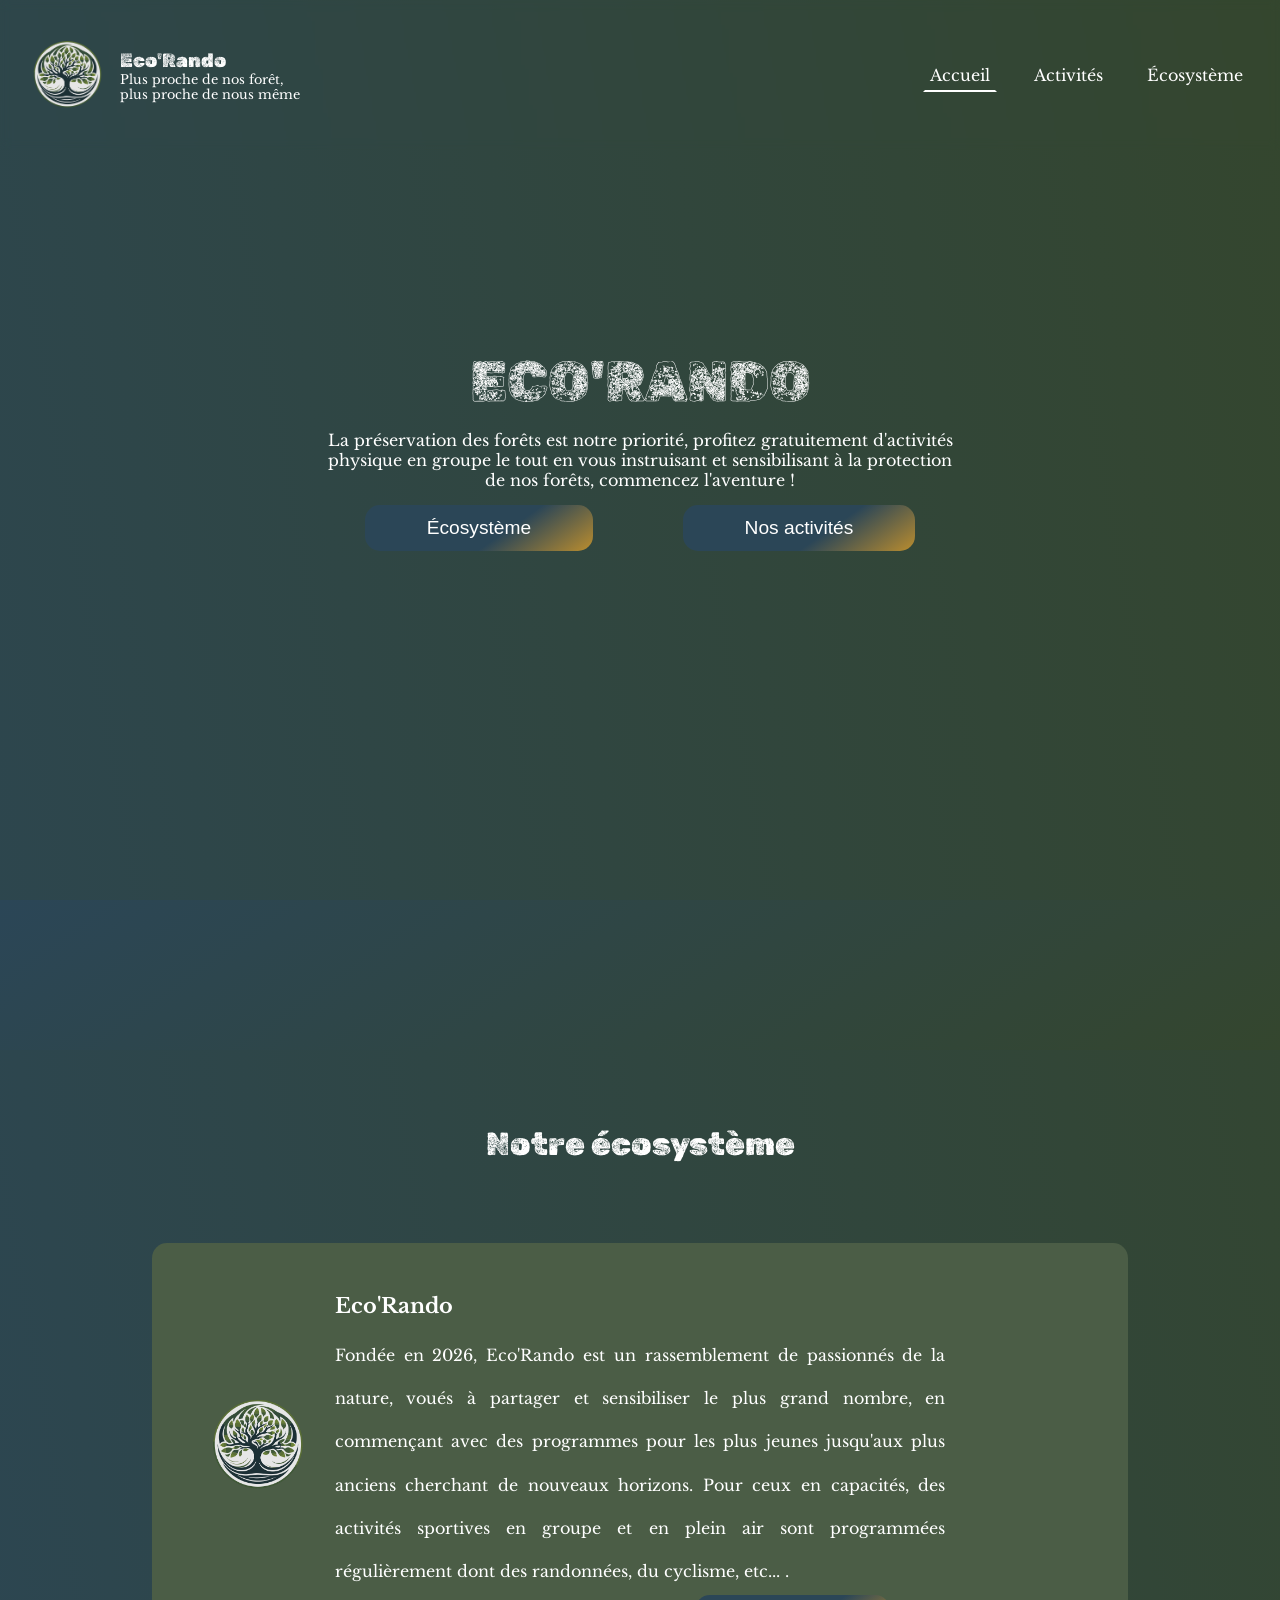
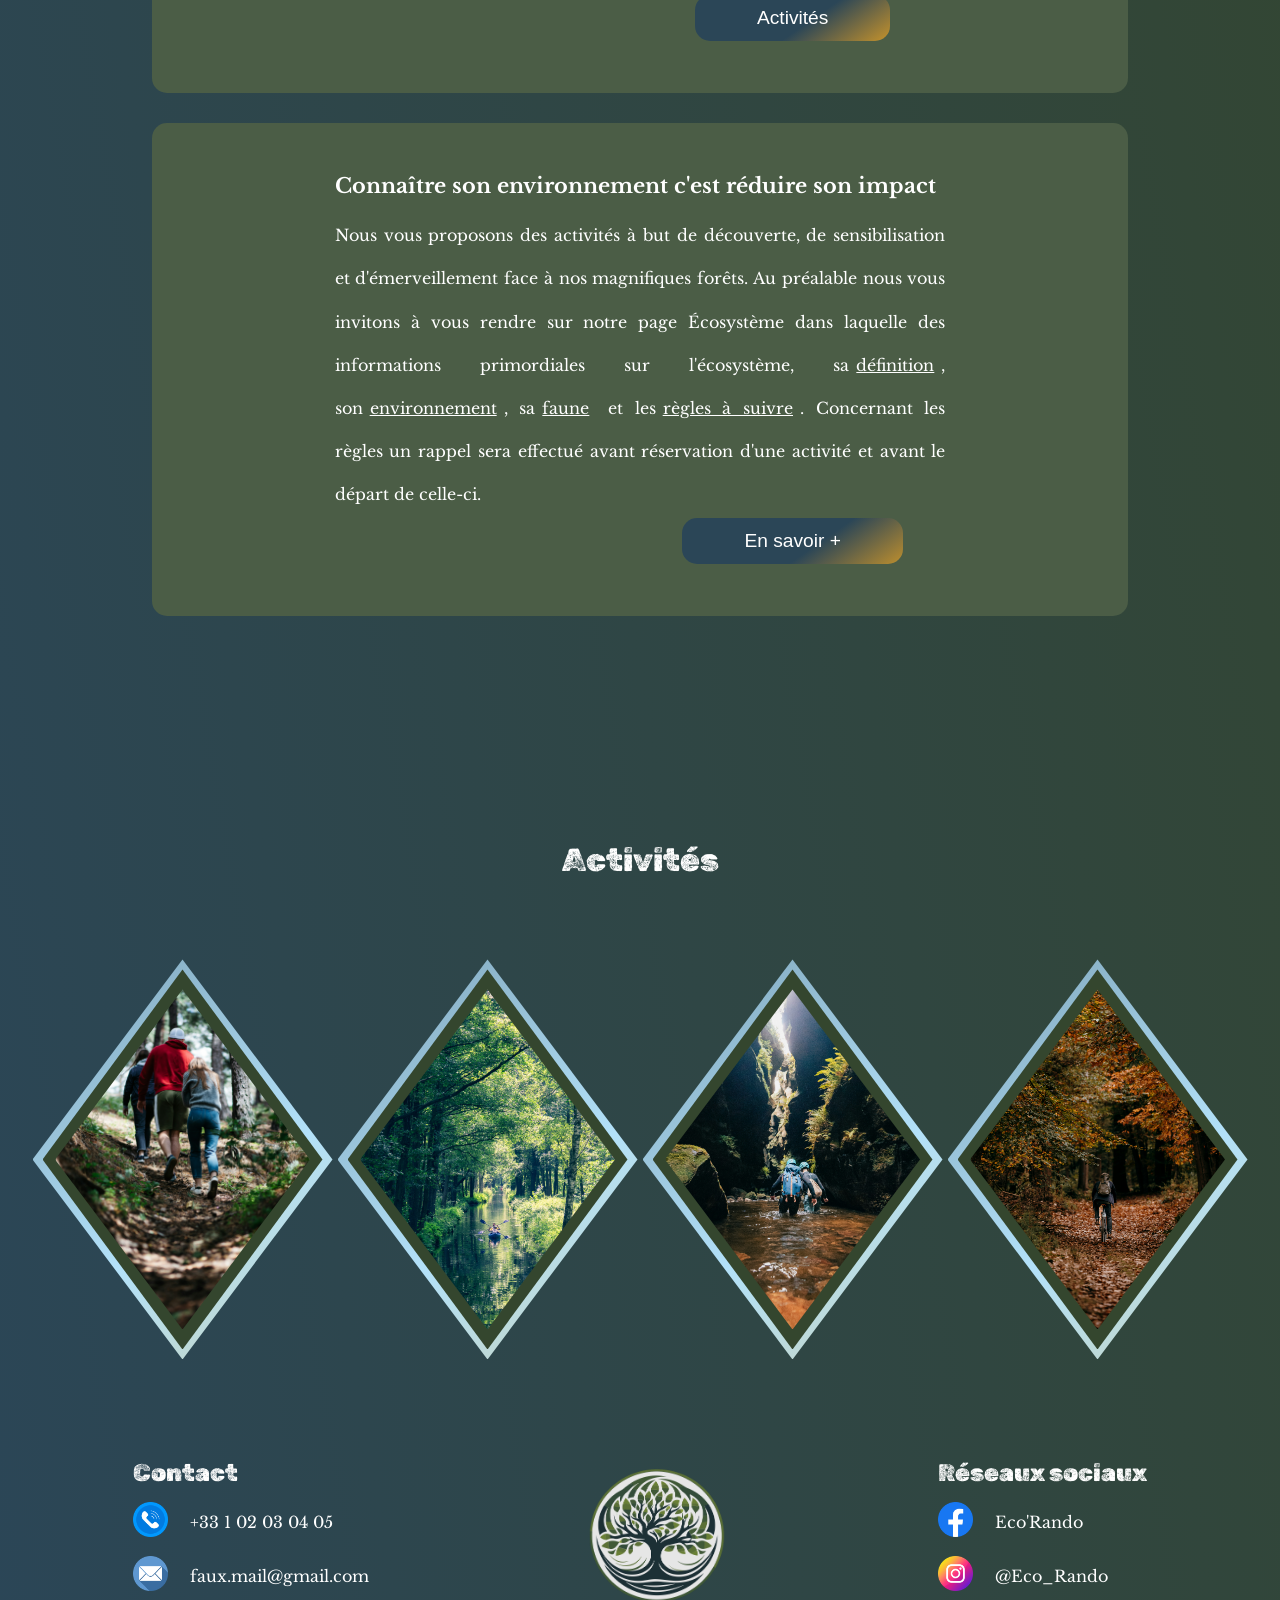
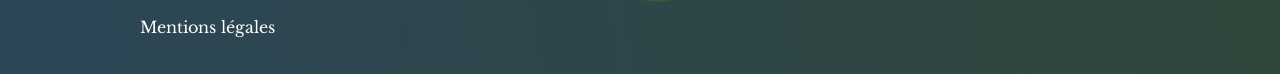
==== index.html @ d01b68c5 "update index.html" ====
<!DOCTYPE html>
<html lang="en">
<head>
    <meta charset="UTF-8">
    <meta name="viewport" content="width=device-width, initial-scale=1.0">
    <meta name="author" content="Jeremy D. - Ymeh-Git">
    <meta name="description" content="Page d'accueil sur le thème de la préservation de notre écosystème, de la conscience collective et des activités programmées en groupe(randonnées, balades, cyclisme, canyoning, parapentes, ...)">
    <link rel="stylesheet" href="./css/style.css">
    <link rel="stylesheet" href="./css/accueil/accueil.css">
    <link rel="stylesheet" href="./css/accueil/accueil-mobile.css">
    <link rel="shortcut icon" href="./img/logo/mickeylit-ai-generated-pixabay.png" type="image/x-icon">
    <title>Eco'Rando - Accueil</title>
</head>
<body>
    <!-- HEADER -->
    <header>
        <div class="header-name-logo">
            <a href="./index.html">
            <img 
            src="./img/logo/mickeylit-ai-generated-pixabay.png" 
            alt="Logo Eco'Rando arbre générée par IA - Logo de Mickeylit - Pixabay.com" 
            class="logo header-logo">
            </a>
            <div class="name-intro">
                <h1>Eco'Rando</h1>
                <p>Plus proche de nos forêt, <br>plus proche de nous même</p>
            </div>
        </div>
        <label for="burger-menu-input">☰</label>
        <input type="checkbox" id="burger-menu-input" />
        <nav class="header-nav">
            <div class="burger-menu-items">
                <a href="./index.html" class="btn-text-white active">Accueil</a>
                <a href="./pages/activite.html" class="btn-text-white">Activités</a>
                <a href="./pages/ecosysteme.html" class="btn-text-white">Écosystème</a>
            </div>
        </nav>
    </header>
    <!-- HERO SECTION -->
    <section class="hero">
        <!-- Three attributes that are essentials : autoplay, muted, loop -->
        <video src="./video/Matthias_Groeneveld-Pixabay.mp4" class="hero-background" autoplay muted loop></video>    
        <!-- <img 
        src="./img/logo/mickeylit-ai-generated-pixabay.png" 
        alt="Logo Eco'Rando arbre générée par IA - Logo de Mickeylit - Pixabay.com" 
        class="hero-logo"> -->
        <h2 class="hero-name">ECO'RANDO</h2>
        <p class="hero-intro">
            La préservation des forêts est notre priorité, profitez gratuitement d'activités physique en groupe le tout en vous instruisant et sensibilisant à la protection de nos forêts, commencez l'aventure !
        </p>
        <div class="hero-btn-field">
            <a href="#ecosysteme" class="btn">Écosystème</a>
            <a href="#activite" class="btn">Nos activités</a>
        </div>
    </section>
    <!-- MAIN CONTENT -->
    <main class="pb-30">
        <!-- ECOSYSTEM SECTION -->
        <div class="fixed-background-header"></div>
        <section id="ecosysteme" class="ecosysteme pt-25 px-30">
            <h2 class="section-title pb-30">Notre écosystème</h2>
            <!-- PRESENTATION ARTICLE -->
            <!-- NORMAL ARTICLE -->
            <article class="normal px-30 py-50">
                <img 
                src="./img/logo/mickeylit-ai-generated-pixabay.png"
                alt="Logo Eco'Rando arbre générée par IA - Logo de Mickeylit - Pixabay.com" 
                class="ecosysteme-img">
                <div class="ecosysteme-text">
                    <h3>Eco'Rando</h3>
                    <p>
                        Fondée en 2026, Eco'Rando est un rassemblement de passionnés de la nature, voués à partager et sensibiliser le plus grand nombre, en commençant avec des programmes pour les plus jeunes jusqu'aux plus anciens cherchant de nouveaux horizons. Pour ceux en capacités, des activités sportives en groupe et en plein air sont programmées régulièrement dont des randonnées, du cyclisme, etc... .
                    </p>
                </div>
                <a href="./pages/activite.html" class="btn">Activités</a>
            </article>
            <!-- REVERSE ARTICLE -->
            <article class="reverse p-30 py-50">
                <div class="ecosysteme-text">
                    <h3>Connaître son environnement c'est réduire son impact</h3>
                    <p>
                        Nous vous proposons des activités à but de découverte, de sensibilisation et d'émerveillement face à nos magnifiques forêts. Au préalable nous vous invitons à vous rendre sur notre page <a href="./pages/ecosysteme.html">Écosystème</a> dans laquelle des informations primordiales sur l'écosystème, sa<a href="./pages/ecosysteme.html#ecosysteme" class="btn-text-white underline">définition</a>, son<a href="./pages/ecosysteme.html#forest" class="btn-text-white underline">environnement</a>, sa<a href="./pages/ecosysteme.html#animals" class="btn-text-white underline">faune</a> et les<a href="./pages/ecosysteme.html#rules" class="btn-text-white underline">règles à suivre</a>. Concernant les règles un rappel sera effectué avant réservation d'une activité et avant le départ de celle-ci.
                    </p>
                </div>
                <a href="./pages/ecosysteme.html" class="btn">En savoir +</a>
            </article>
        </section>
        <!-- ACTIVITY SECTION -->
        <section id="activite" class="activite pt-175 px-30">
            <h2 class="section-title pb-30">Activités</h2>
            <nav class="cards-container">
                <!-- CARD RANDO -->
                <a href="./pages/activite.html#rando" class="card">
                    <div class="card-content">
                        <img 
                        src="./img/randonnee-yevhenii-dubrovskyi--unsplash.jpg" 
                        alt="Trois personnes sur un chemin pentu en randonnée dans une forêt - Image de Yevhenii Dubrovskyi - Unsplash.com" 
                        class="card-background-img">
                        <h3 class="card-title">Randonnées</h3>
                    </div>
                </a>
                <!-- CARD KAYAK -->
                <a href="./pages/activite.html#kayak" class="card">
                    <div class="card-content">
                        <img 
                        src="./img/kayak-philippe-oursel-Oer7jCMqZtk-unsplash.jpg" 
                        alt="Deux personnes faisant du kayak sur une rivière au centre d'une forêt - Image de Philippe Oursel - Unsplash.com" 
                        class="card-background-img">
                        <h3 class="card-title">Kayak</h3>
                    </div>
                </a>
                <!-- CARD KAYAK -->
                <a href="./pages/activite.html#canyoning" class="card">
                    <div class="card-content">
                        <img 
                        src="./img/canyoning-josh-fotheringham-GwRlyykKg-M-unsplash.jpg" 
                        alt="Deux personnes marchant dans une rivière en équipement de canyoning - Image de Josh Fotheringham - Unsplash.com" 
                        class="card-background-img">
                        <h3 class="card-title">Canyoning</h3>
                    </div>
                </a>
                <!-- CARD CYCLING -->
                <a href="./pages/activite.html#cycling" class="card">
                    <div class="card-content">
                        <img 
                        src="./img/velo-jorgen-hendriksen-xu2pJBFTW-M-unsplash.jpg" 
                        alt="Une personne faisant du vélo au sein d'une forêt d'automne - Image de Jorgen Hendriksen - Unsplash.com" 
                        class="card-background-img">
                        <h3 class="card-title">Cyclisme</h3>
                    </div>
                </a>
            </div>
        </section>
    </main>
    <!-- FOOTER -->
    <footer class="footer pt-50">
        <!-- CONTACT SECTION -->
        <section class="contact">
            <h2>Contact</h2>
            <div class="phone">
                <a href="phoneto:0102030405">
                    <img 
                    src="./img/logo/telephone-ADI_ICONS-flaticon.png" 
                    alt="Logo Téléphone - Logo de ADI_ICONS - Flaticon.com" 
                    class="footer-img">
                </a>
                <a href="phoneto:0102030405" class="btn-text-white">+33 1 02 03 04 05</a>
            </div>
            <div class="email">
                <a href="mailto:faux.mail@gmail.com">
                    <img 
                    src="./img/logo/email-freepik-flaticon.png" 
                    alt="Logo Mail - Logo de Freepik - Flaticon.com" 
                    class="footer-img">
                </a>
                <a href="mailto:faux.mail@gmail.com" class="btn-text-white">faux.mail@gmail.com</a>
            </div>
            <a href="#modal-mentions-légale" class="btn-text-white">Mentions légales</a>
        </section>
        <!-- LOGO -->
        
        <a href="./index.html">
            <img 
            src="./img/logo/mickeylit-ai-generated-pixabay.png" 
            alt="Logo Eco'Rando arbre générée par IA - Logo de Mickeylit - Pixabay.com" 
            class="logo footer-logo">
        </a>
        <!-- SOCIAL MEDIA SECTION -->
        <section class="reseau">
            <h2>Réseaux sociaux</h2>
            <div class="facebook">
                <a href="https://www.facebook.com">
                    <img 
                    src="./img/logo/freepik-facebook-flaticon.png" 
                    alt="Logo Facebook - Logo de Freepik - Flaticon.com" 
                    class="footer-img">
                </a>
                <a href="https://www.facebook.com" class="btn-text-white">Eco'Rando</a>
            </div>
            <div class="instagram">
                <a href="https://www.instagram.com">
                    <img 
                    src="./img/logo/Laisa-islam-instagram-flaticon.png" 
                    alt="Logo Instagram - Logo de Laisa Islam - Flaticon.com" 
                    class="footer-img">
                </a>
                <a href="https://www.instagram.com" class="btn-text-white">@Eco_Rando</a>
            </div>
        </section>
    </footer>
</body>
</html>
---- css/style.css ----
/* FONT IMPORT */
@import url('https://fonts.googleapis.com/css2?family=Rubik+Dirt&display=swap');
@import url('https://fonts.googleapis.com/css2?family=Libre+Baskerville:ital,wght@0,400..700;1,400..700&display=swap');

/* CSS IMPORT */
@import './layout/footer/footer.css';
@import './layout/footer/footer-mobile.css';
@import './layout/header/header.css';
@import './layout/header/header-mobile.css';

/* RESET */
*{
    padding: 0;
    margin: 0;
    box-sizing: border-box;
    font-size: 16px;
    /* confirmed accessibility with #34462e */
    color: #fff;
    font-family: "Libre Baskerville", serif;
}
/* GLOBAL */

*:focus{
    outline: 4px dashed #fff;
}

html{
    overflow-x: clip;
    scroll-behavior: smooth;
}

body{
    /* First test of color, BUT I like it and confirmed accessibility with WebAim contrast checker */
    background: linear-gradient(80deg,#2b4657, #34462e);
}

h1, h2{
    font-family: 'Rubik Dirt', system-ui;
    font-weight: 300;
}

a{
    text-decoration: none;
}

main{
    min-height: 100vh;
}

sup{
    font-size: 0.7em;
}

.section-title{
    margin-top: 50px;
    font-size: 2em;
    text-align: center;
}

.fixed-background-header{
    position:sticky;
    top: 0;
    left: 0;
    right: 0;
    height: 150px;
    background: linear-gradient(145deg,#2b4657, #34462e);
    background-size: 100% 100%;
    backdrop-filter: blur(150px);
    z-index: 3;
}

@media only screen and (max-width: 426px) {
    .fixed-background-header{
        height: 99px;
    }
}
/* /GLOBAL */

/* TOOLS CLASS */
/* TEXT */
.text-end{
    text-align: end;
}

.text-start{
    text-align: start;
}
/* PADDING */
.p-30{
    padding: 30px;
}

.pt-25{
    padding-top: 25px;
}

.pt-50{
    padding-top: 50px;
}

.pt-150{
    padding-top: 150px;
}

.pt-175{
    padding-top: 175px;
}

.px-30{
    padding-left: 30px;
    padding-right: 30px;
}

.py-50{
    padding-top: 50px;
    padding-bottom: 50px;
}
.pb-30{
    padding-bottom: 50px;
}

/* LOGO */
.logo{
    border-radius: 50%;
    transition: 0.8s;
}

.logo:hover{
    filter:drop-shadow(0 0 10px #fff);
    transform: scale(1.1);
}

/* BTN */
/* https://github.com/Ymeh-Git/btn-linear-gradient */
.btn{
    display: flex;
    flex-direction: row;
    justify-content: center;
    align-items: center;
    padding: 10px 60px;
    font-size: 1.2em;
    font-family: sans-serif;
    text-decoration: none;
    color: #fff;
    border-radius: 15px;
    border: 2px solid transparent;

    background: linear-gradient(145deg,#2b4657 30%, #ffaf1b 50% , #34462e 70%);
    background-size: 300% 300%;
    background-position: 5% 50%;
    transition: 
    background-position 0.8s,
    border-color 1s ease-in;
}

.btn:hover{
    background-position: 95% 50%;
    border-color: #fff;
}

.btn-text-white{
    padding: 5px;
    color: white;
    border: 2px solid transparent;
    transition: border-bottom-color 0.5s;
}

.btn-text-white:hover{
    /* confirmed accessibility with #34462e */
    border-bottom-color: #B3E1F9;
}

.active{
    /* confirmed accessibility with #34462e */
    border-bottom-color: #fff;
}

.italic{
    font-style: italic;
    text-decoration: underline;
    font-size: 0.8em;
}

.underline{
    text-decoration: underline;
}
/* /TOOLS CLASS */
---- css/accueil/accueil.css ----
/* HOMEPAGE (ACCUEIL) CSS */

/* <HERO SECTION> */
.hero{
    display: flex;
    flex-direction: column;
    justify-content: center;
    align-items: center;
    gap: 15px;

    position: relative;
    width: 100%;
    height: 100vh;
}

.hero .hero-background{
    position: absolute;
    width: 100%;
    height: calc(100% + 80px);
    /* Where this video will start -80px top which is its excess height to hide video automatic btn */
    top: -80px;
    filter: brightness(0.7);
    object-fit:cover;
    z-index: -1;
}

.hero-logo{
    width: 150px;
    height: 150px;
}

.hero-name{
    font-size: 3.5em;
    /* color: white; */
    color: transparent;
    -webkit-text-stroke: 0.5px white;
}

.hero-intro{
    width: 50%;
    text-align: center;
}

.hero-btn-field{
    display: flex;
    flex-direction: row;
    justify-content: space-around;
    align-items: stretch;

    width: 50%;
}
/* </HERO SECTION> */



/* <ECOSYSTEM SECTION> */
.ecosysteme, .activite{
    display: flex;
    flex-direction: column;
    justify-content: center;
    align-items: center;
    gap: 30px;
}

.ecosysteme article{
    width: 80%;
    text-align: justify;
    /* confirmed accessibility with #fff */
    background-color: #4B5D46;
    border-radius: 15px;
    /* border: 2px solid white; */
    display: grid;
    align-items: center;
    justify-items: center;
    grid-template-columns: repeat(6, 1fr);
    grid-template-rows: auto 50px;
}

.ecosysteme-text{
    display: flex;
    flex-direction: column;
    justify-content: flex-start;
    align-items: stretch;
    gap: 15px;
}

.ecosysteme-text p{
    line-height: 2.7em;
}
/* NORMAL GRID */
.ecosysteme .normal .ecosysteme-img{
    grid-column: 1;
    grid-row: 1;
}

.ecosysteme .normal .ecosysteme-text{
    grid-column: 2/6;
    grid-row: 1;
} 

.ecosysteme .normal a{
    grid-column: 4/6;
    grid-row: 2;
} 
/* REVERSE GRID */
.ecosysteme .reverse .ecosysteme-img{
    grid-column: 6;
    grid-row: 1;
}

.ecosysteme .reverse .ecosysteme-text{
    grid-column: 2/6;
    grid-row: 1;
} 

.ecosysteme .reverse a{
    grid-column: 4/6;
    grid-row: 2;
} 

.ecosysteme h3{
    font-size: 1.3em;
}

.ecosysteme-img{
    width: 100px;
    height: 100px;
    border-radius: 50%;
}

/* </ECOSYSTEM SECTION> */

/* <ACTIVITY SECTION> */
/* <CARDS SECTION> */
.cards-container{
    display: flex;
    flex-flow: wrap row;
    justify-content: space-around;
    align-items: stretch;
    gap: 20px 0;
    row-gap: 150px;

    width: 100%;
}

.card{
    display: block;
    width: 300px;
    height: 400px;
    position: relative;
    border-radius: 50%;
    padding: 10px;
    background:linear-gradient(145deg,#2b4657, #B3E1F9, #ffaf1b);
    background-size: 300% 300%;
    background-position: 35% 50%;
    transition: background-position 1s;
    clip-path: polygon(50% 0%, 100% 50%, 50% 100%, 0% 50%);
}

.card-content{
    border-radius: 15px;
    width: 100%;
    height: 100%;
    border-radius: 50%;
    background-color: #34462e;  
    clip-path: polygon(50% 0%, 100% 50%, 50% 100%, 0% 50%);
}

.card-background-img{
    position: absolute;
    object-fit: cover;
    top: 50%;
    left: 50%;
    transform: translate(-50%, -50%);
    width: 85%;
    height: 85%;
    border-radius: 15px;
    transition: 
    filter 0.8s, 
    transform 0.5s;
    clip-path: polygon(50% 0%, 100% 50%, 50% 100%, 0% 50%);
}

.card-title{
    font-size: 1.2em;
    width: 85%;
    text-align: center;
    position: absolute;
    top: 50%;
    left: 50%;
    transform: translate(-50%, -50%);
    z-index: -1;
    transition: z-index 0.2s ease-in
    font-size 1s;
}

.card:hover, .card:focus{
    background-position: 95% 75%;
}

.card:hover .card-title, .card:focus .card-title{
    font-size: 1.4em;
    z-index: 2;
}

.card:hover .card-background-img, .card:focus .card-background-img{
    transform: translate(-50%, -50%);
    filter: 
    blur(3px)
    brightness(50%);
}
/* </CARDS SECTION> */
/* </ACTIVITY SECTION> */

@media only screen and (min-width: 1800px) {
    
.hero-intro{
    width: 20%;
}

.hero-btn-field{
    width: 20%;
}
}
---- css/accueil/accueil-mobile.css ----
/* HOMEPAGE (ACCUEIL) MOBILE */
@media only screen and (max-width: 426px) {
    .hero{
        display: none;
    }

    .ecosysteme article{
        display: flex;
        flex-direction: column;
        justify-content: flex-start;
        align-items: stretch;
        gap: 30px;

        text-align:start;
    }
    .ecosysteme-img{
        align-self: center;
    }
    
    .ecosysteme-text p{
        line-height: 1.5em;
    }

    .ecosysteme-text h3{
        text-align: center;
    }

    .card-background-img{
        z-index: -1;
    }
    
    .card-title{
        z-index: 2;
        top: 0;
    }
}
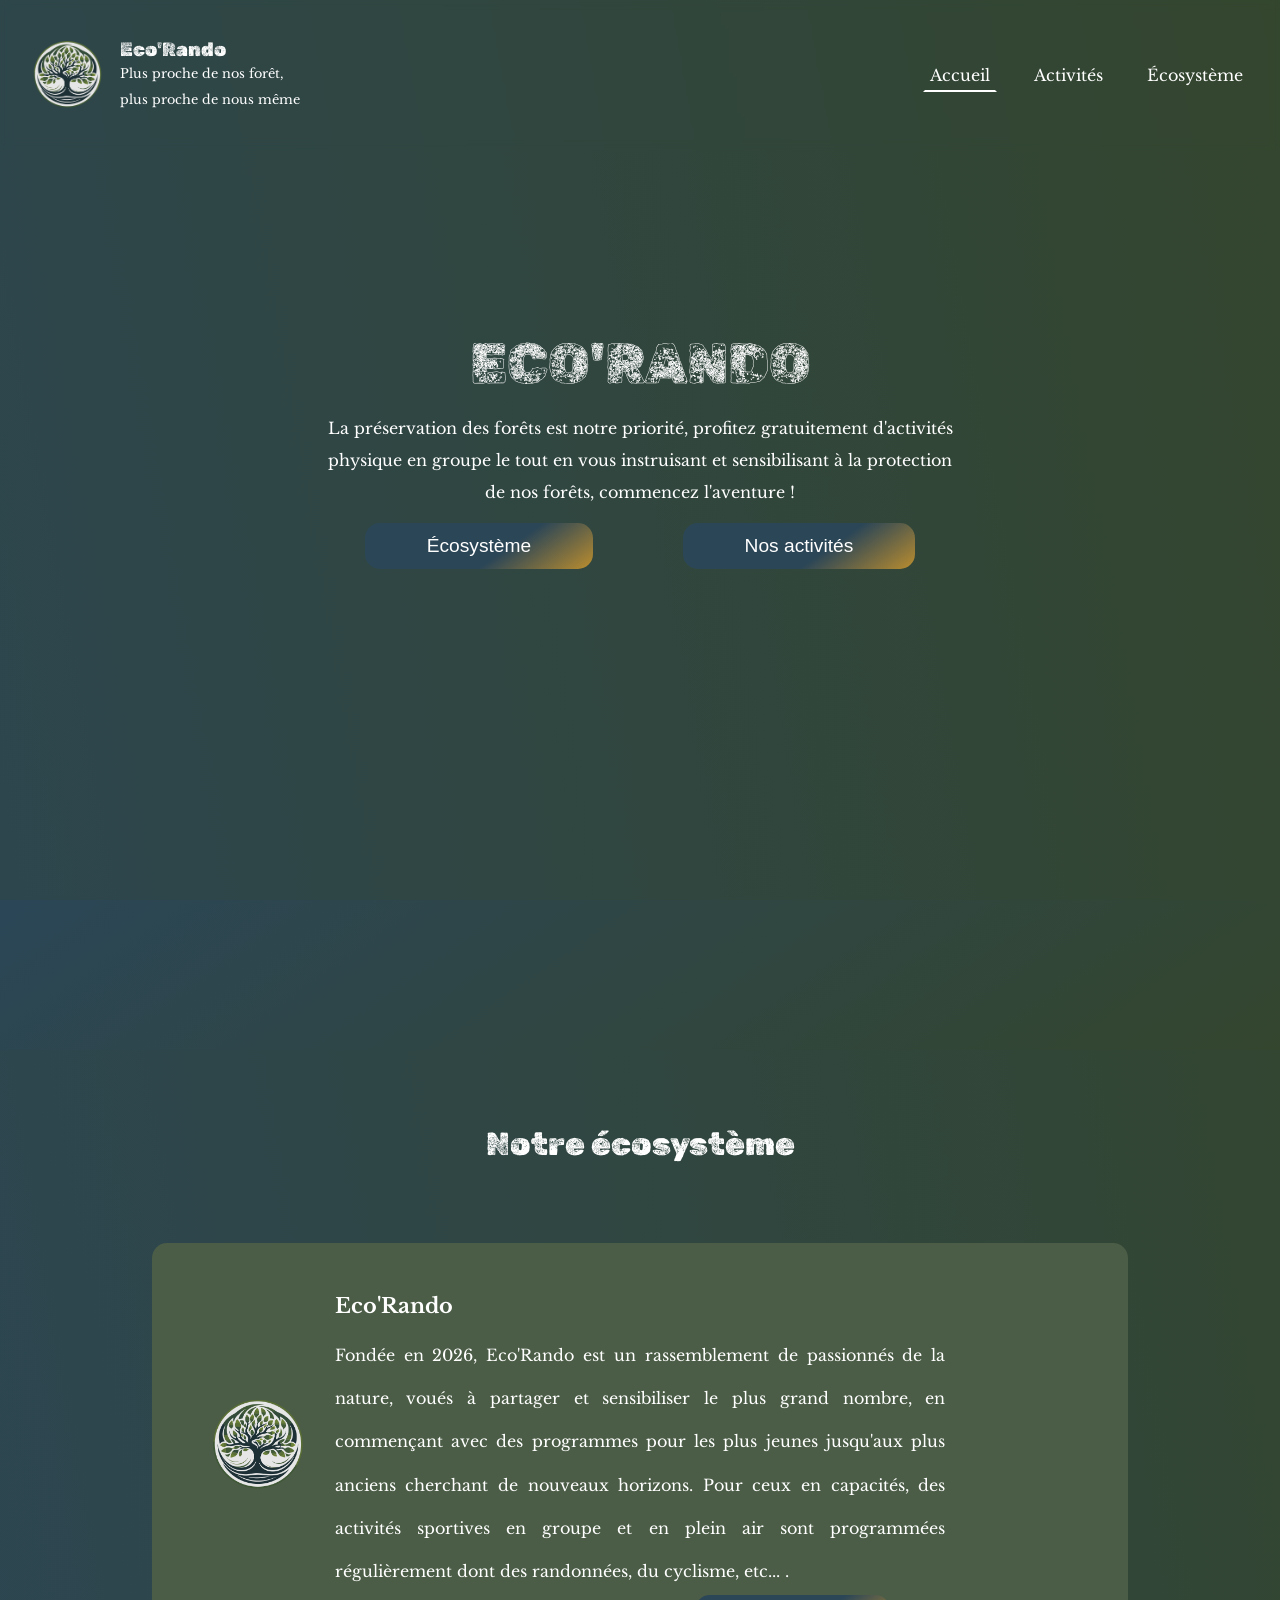
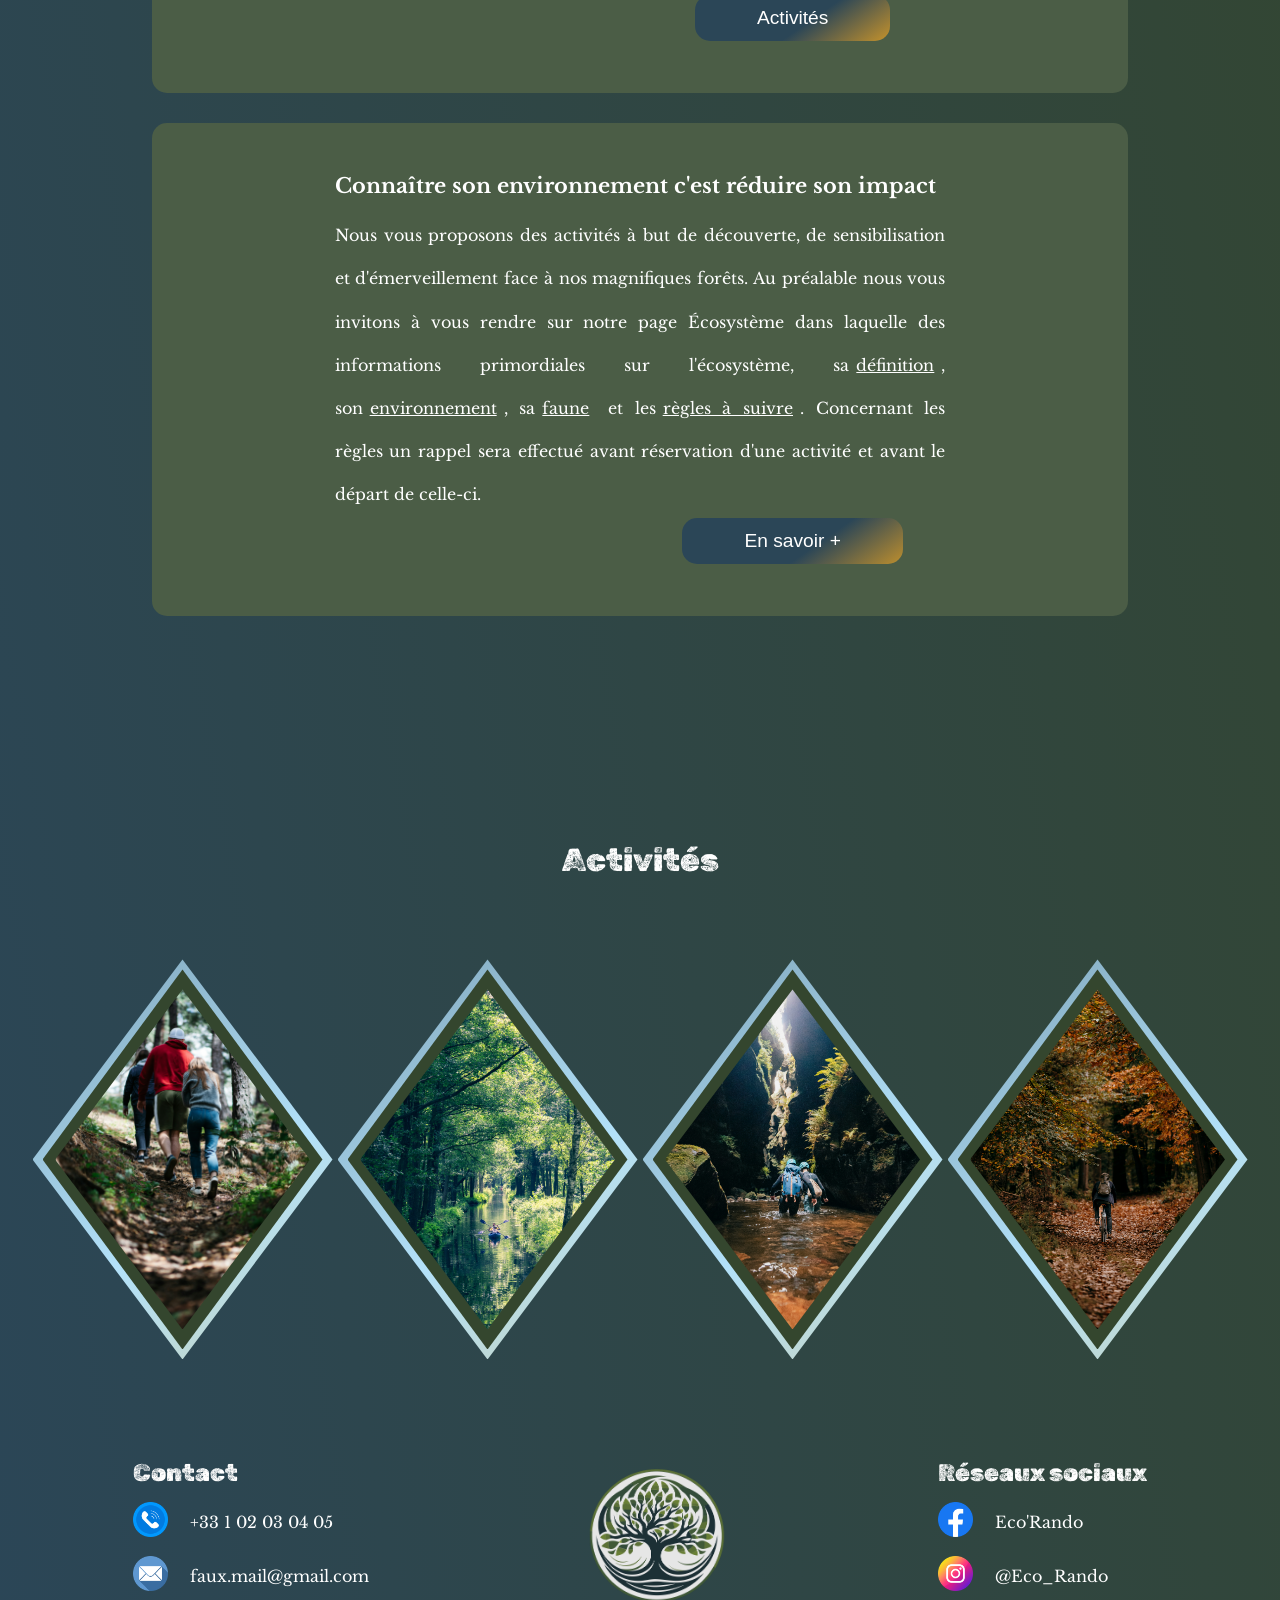
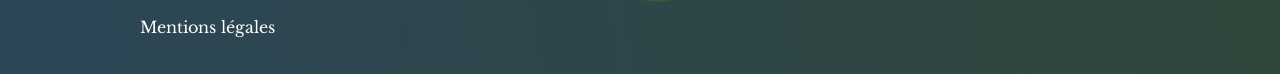
==== commit 1bc9c161: "Modals" ====
--- a/index.html
+++ b/index.html
@@ -131,6 +131,26 @@
                 </a>
             </div>
         </section>
+        
+        <!-- MODAL MENTIONS LEGALES -->
+        <div id="modal-mentions-legale" class="overlay">
+            <div class="modal">
+                <h2>Mentions légales</h2>
+                <a class="close" href="#top">&times;</a>
+                <div class="modal-content">
+                    <div class="modal-prevention">
+                        <h3>Un grand merci à Flo pour cette initiation</h3>
+                        <p>Bravo à celles et ceux qui ont tenu le coup</p>
+                        <h3>Des liens vers le site des personnes qui ont mis en ligne leur site</h3>
+                        <nav class="nav-modal">
+                            <a href="https://festifeurs.wixsite.com/festifeurs" target="_blank" class="btn">Florian</a>
+                            <a href="https://www.mma.fr" target="_blank" class="btn">Ilana</a>
+                            <a href="https://www.espritjeu.com/jeux-de-strategie/cluedo.html?srsltid=AfmBOorwrepINCDK5P5YfbgAwP4-fj6K03Bi5fVCnfO4RjfojUJHM7Mh" target="_blank" class="btn">Élise</a>
+                        </nav>
+                    </div>
+                </div>
+            </div>
+        </div>
     </main>
     <!-- FOOTER -->
     <footer class="footer pt-50">
@@ -155,7 +175,7 @@
                 </a>
                 <a href="mailto:faux.mail@gmail.com" class="btn-text-white">faux.mail@gmail.com</a>
             </div>
-            <a href="#modal-mentions-légale" class="btn-text-white">Mentions légales</a>
+            <a href="#modal-mentions-legale" class="btn-text-white">Mentions légales</a>
         </section>
         <!-- LOGO -->
         
@@ -169,22 +189,22 @@
         <section class="reseau">
             <h2>Réseaux sociaux</h2>
             <div class="facebook">
-                <a href="https://www.facebook.com">
+                <a href="https://www.facebook.com" target="_blank">
                     <img 
                     src="./img/logo/freepik-facebook-flaticon.png" 
                     alt="Logo Facebook - Logo de Freepik - Flaticon.com" 
                     class="footer-img">
                 </a>
-                <a href="https://www.facebook.com" class="btn-text-white">Eco'Rando</a>
+                <a href="https://www.facebook.com" target="_blank" class="btn-text-white">Eco'Rando</a>
             </div>
             <div class="instagram">
-                <a href="https://www.instagram.com">
+                <a href="https://www.instagram.com" target="_blank">
                     <img 
                     src="./img/logo/Laisa-islam-instagram-flaticon.png" 
                     alt="Logo Instagram - Logo de Laisa Islam - Flaticon.com" 
                     class="footer-img">
                 </a>
-                <a href="https://www.instagram.com" class="btn-text-white">@Eco_Rando</a>
+                <a href="https://www.instagram.com" target="_blank" class="btn-text-white">@Eco_Rando</a>
             </div>
         </section>
     </footer>
--- a/css/style.css
+++ b/css/style.css
@@ -49,6 +49,10 @@
 
 sup{
     font-size: 0.7em;
+}
+
+p{
+    line-height: 2em;
 }
 
 .section-title{
@@ -138,6 +142,192 @@
     justify-content: center;
     align-items: center;
     padding: 10px 60px;
+
+    font-size: 1.2em;
+    font-family: sans-serif;
+    text-decoration: none;
+    
+    border-radius: 15px;
+    border: 2px solid transparent;
+    
+    color: #fff;
+    
+    background: linear-gradient(145deg,#2b4657 30%, #ffaf1b 50% , #34462e 70%);
+    background-size: 300% 300%;
+    background-position: 5% 50%;
+    
+    cursor: pointer;
+    
+    transition: all 0.2s ease-out; 
+}
+
+.btn:hover{
+    background-position: 95% 50%;
+    border-color: #fff;
+}
+
+.btn-text-white{
+    padding: 5px;
+    color: white;
+    border: 2px solid transparent;
+    transition: border-bottom-color 0.5s;
+}
+
+.btn-text-white:hover{
+    /* confirmed accessibility with #34462e */
+    border-bottom-color: #B3E1F9;
+}
+
+.active{
+    /* confirmed accessibility with #34462e */
+    border-bottom-color: #fff;
+}
+
+.italic{
+    font-style: italic;
+    text-decoration: underline;
+    font-size: 0.8em;
+}
+
+.underline{
+    text-decoration: underline;
+}
+/* /TOOLS CLASS */
+
+/* MODALS */
+
+html:has(.overlay:target){
+    overflow-y: hidden;
+    scroll-behavior: auto;
+}
+
+.overlay{
+    position: absolute;
+    top: 0;
+    left: 0;
+    right: 0;
+    z-index: 999;
+    transition: opacity 200ms;
+    visibility: hidden;
+    opacity: 0;
+    height: 100vh;
+    width: 100vw;
+}
+
+.overlay:target{
+    visibility: visible;
+    opacity: 1;
+}
+
+.modal{
+    height: 100%;
+    width: 100%;
+    padding: 50px;
+
+    background-color: #fffeea;
+    color: black;
+
+    position: relative;
+    overflow: auto;
+}
+
+.modal p{
+    color: black;
+}
+.modal h2{
+    width: 100%;
+    text-align: center;
+    color: black;
+    font-size: 2em;
+}
+
+.modal h3{
+    color: black;
+}
+
+.modal .close{
+    position: absolute;
+    top: 5%;
+    right: 5%;
+    opacity: 0.8;
+    font-size: 3em;
+    border-radius: 50%;
+    text-decoration: none;
+    transition: all 200ms;
+    color: black;
+    transition: 1s all ease;
+}
+
+.modal .close:hover{
+    transform: rotate(360deg);
+    color: #A02C2C;
+}
+
+.modal-content{
+    height: 95%;
+    display: flex;
+    flex-direction: column;
+    justify-content: flex-start;
+    align-items: center;
+}
+
+.modal-prevention{
+    display: flex;
+    flex-direction: column;
+    justify-content: flex-start;
+    align-items: stretch;
+    width: 50%;
+    gap: 30px;
+    padding: 20px;
+}
+
+.modal-prevention .modal-image-text{
+    display: flex;
+    flex-direction: row;
+    justify-content: flex-start;
+    align-items: center;
+    gap: 30px;
+}
+
+.modal-prevention .modal-image-text img{
+    width: 50px;
+    height: 50px;
+
+    display: flex;
+    flex-direction: row;
+    justify-content: center;
+    align-items: center;
+
+    border-radius: 50%;
+}
+
+.modal-prevention .modal-image-text p{
+    text-align: start;
+}
+
+.modal-content form{
+    width: 50%;
+    padding: 20px;
+}
+
+.modal-content form label{
+    color: black;
+}
+
+.modal-content form:has(:not(.input-check:checked)) .btn-next{
+    display: none;
+}
+
+.modal-content form:has(.input-check:checked) .btn-next{
+    display: block;
+}
+
+.btn-close{
+    display: flex;
+    flex-direction: row;
+    justify-content: center;
+    align-items: center;
+    padding: 10px 60px;
     font-size: 1.2em;
     font-family: sans-serif;
     text-decoration: none;
@@ -145,43 +335,62 @@
     border-radius: 15px;
     border: 2px solid transparent;
 
-    background: linear-gradient(145deg,#2b4657 30%, #ffaf1b 50% , #34462e 70%);
+    background: linear-gradient(145deg,#A02C2C 30%, #ffaf1b 50% , #fff42a 70%);
     background-size: 300% 300%;
     background-position: 5% 50%;
-    transition: 
-    background-position 0.8s,
-    border-color 1s ease-in;
-}
-
-.btn:hover{
+    transition: all 0.2s ease-out; 
+}
+
+.btn-close:hover{
     background-position: 95% 50%;
-    border-color: #fff;
-}
-
-.btn-text-white{
-    padding: 5px;
-    color: white;
-    border: 2px solid transparent;
-    transition: border-bottom-color 0.5s;
-}
-
-.btn-text-white:hover{
-    /* confirmed accessibility with #34462e */
-    border-bottom-color: #B3E1F9;
-}
-
-.active{
-    /* confirmed accessibility with #34462e */
-    border-bottom-color: #fff;
-}
-
-.italic{
-    font-style: italic;
-    text-decoration: underline;
-    font-size: 0.8em;
-}
-
-.underline{
-    text-decoration: underline;
-}
-/* /TOOLS CLASS */+    color: #000;
+    border-color: #000;
+}
+
+.btn-field{
+    display: flex;
+    flex-direction: row;
+    justify-content: space-between;
+    align-items: stretch;
+    margin: 20px 0;
+}
+
+
+.modal-content .modal-prevention .message-urgent{
+    width: 100%;
+    background-color: #ffe8e8;
+    border: 2px solid #ff0000;
+    border-radius: 15px;
+    color: red;
+    padding: 15px 30px;
+    text-align: center;
+}
+
+.nav-modal{
+    display: flex;
+    flex-direction: column;
+    justify-content: flex-start;
+    align-items: stretch;
+    gap: 20px;
+}
+
+@media only screen and (max-width: 426px) {
+    *{
+        font-size: 14px;
+    }
+
+    .btn, .btn-close{
+        padding: 10px 40px;
+    }
+
+    .modal{
+        padding: 30px;
+    }
+
+    .modal-prevention{
+        padding: 0;
+    }
+    .modal-prevention, .modal-content form{
+        width: 100%;
+    }
+}
--- a/css/accueil/accueil-mobile.css
+++ b/css/accueil/accueil-mobile.css
@@ -26,11 +26,13 @@
     }
 
     .card-background-img{
+        filter: 
+        blur(2px)
+        brightness(80%);
         z-index: -1;
     }
     
     .card-title{
         z-index: 2;
-        top: 0;
     }
 }
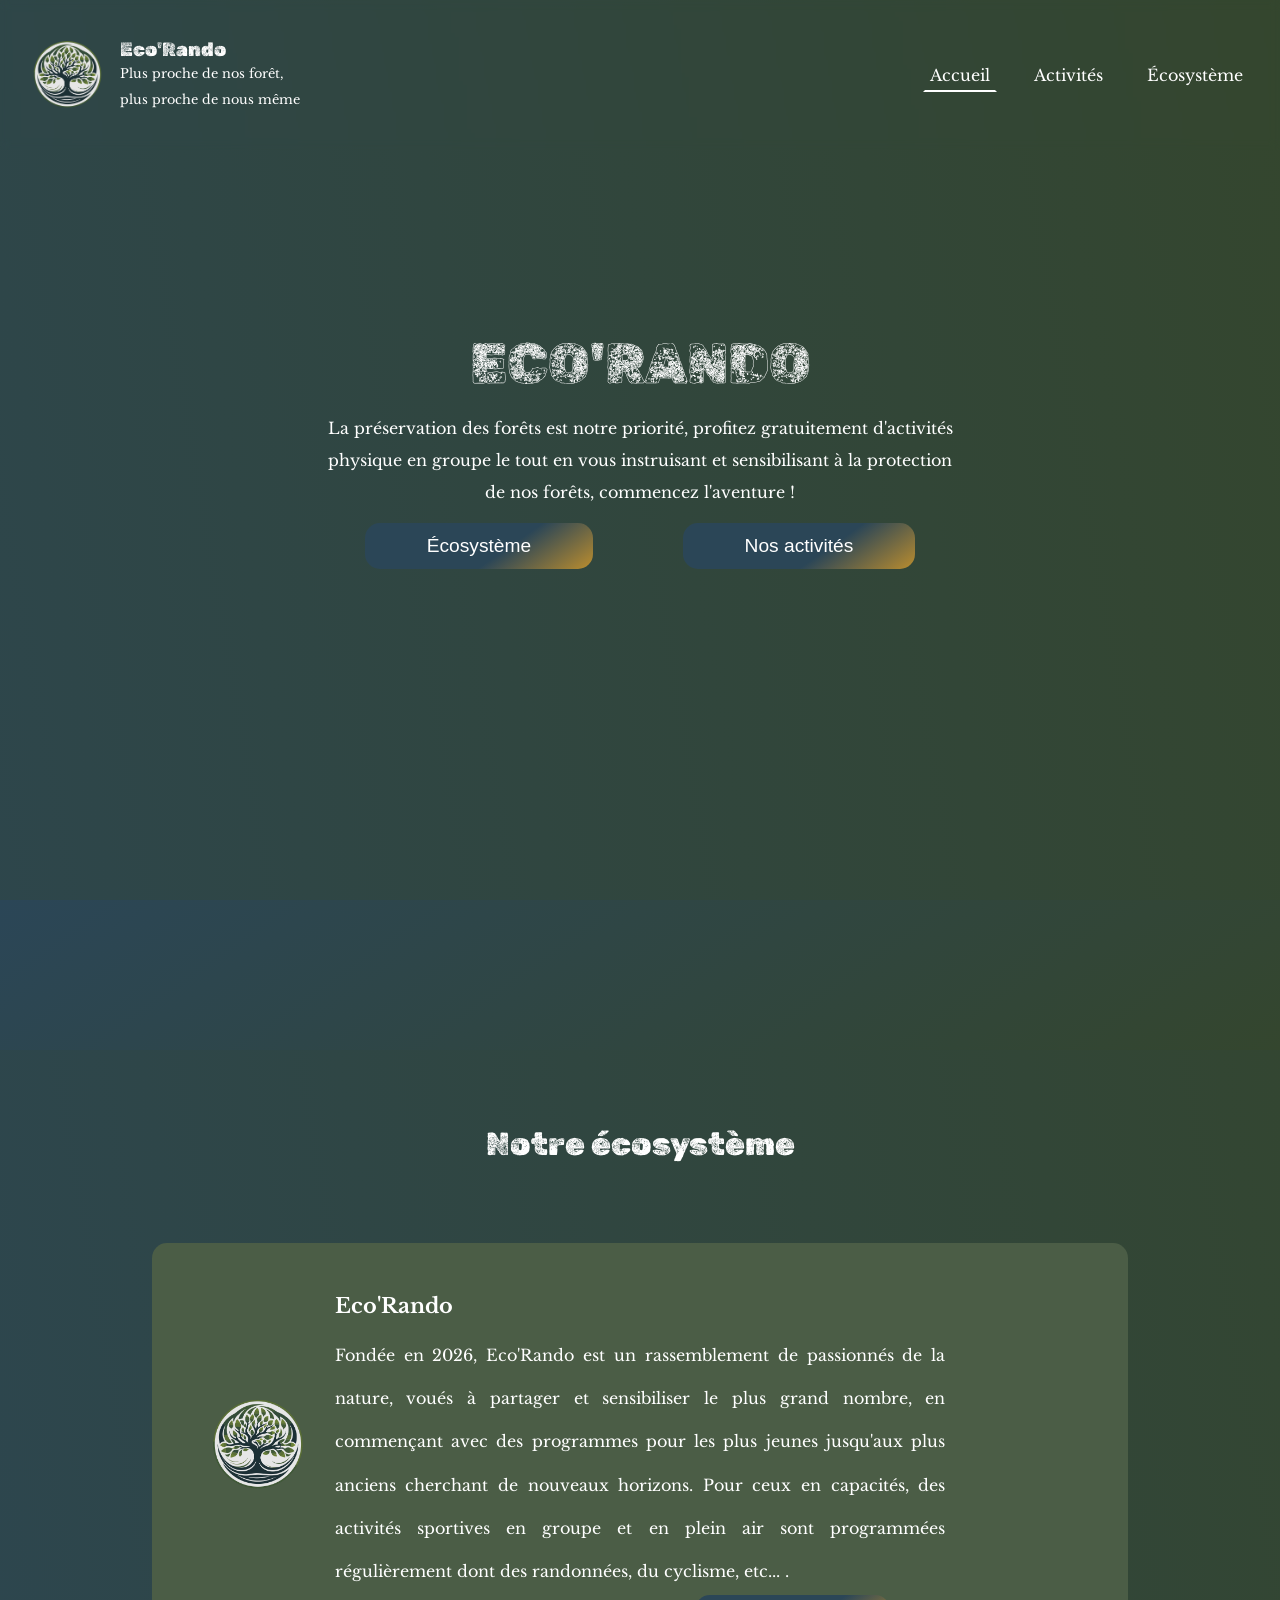
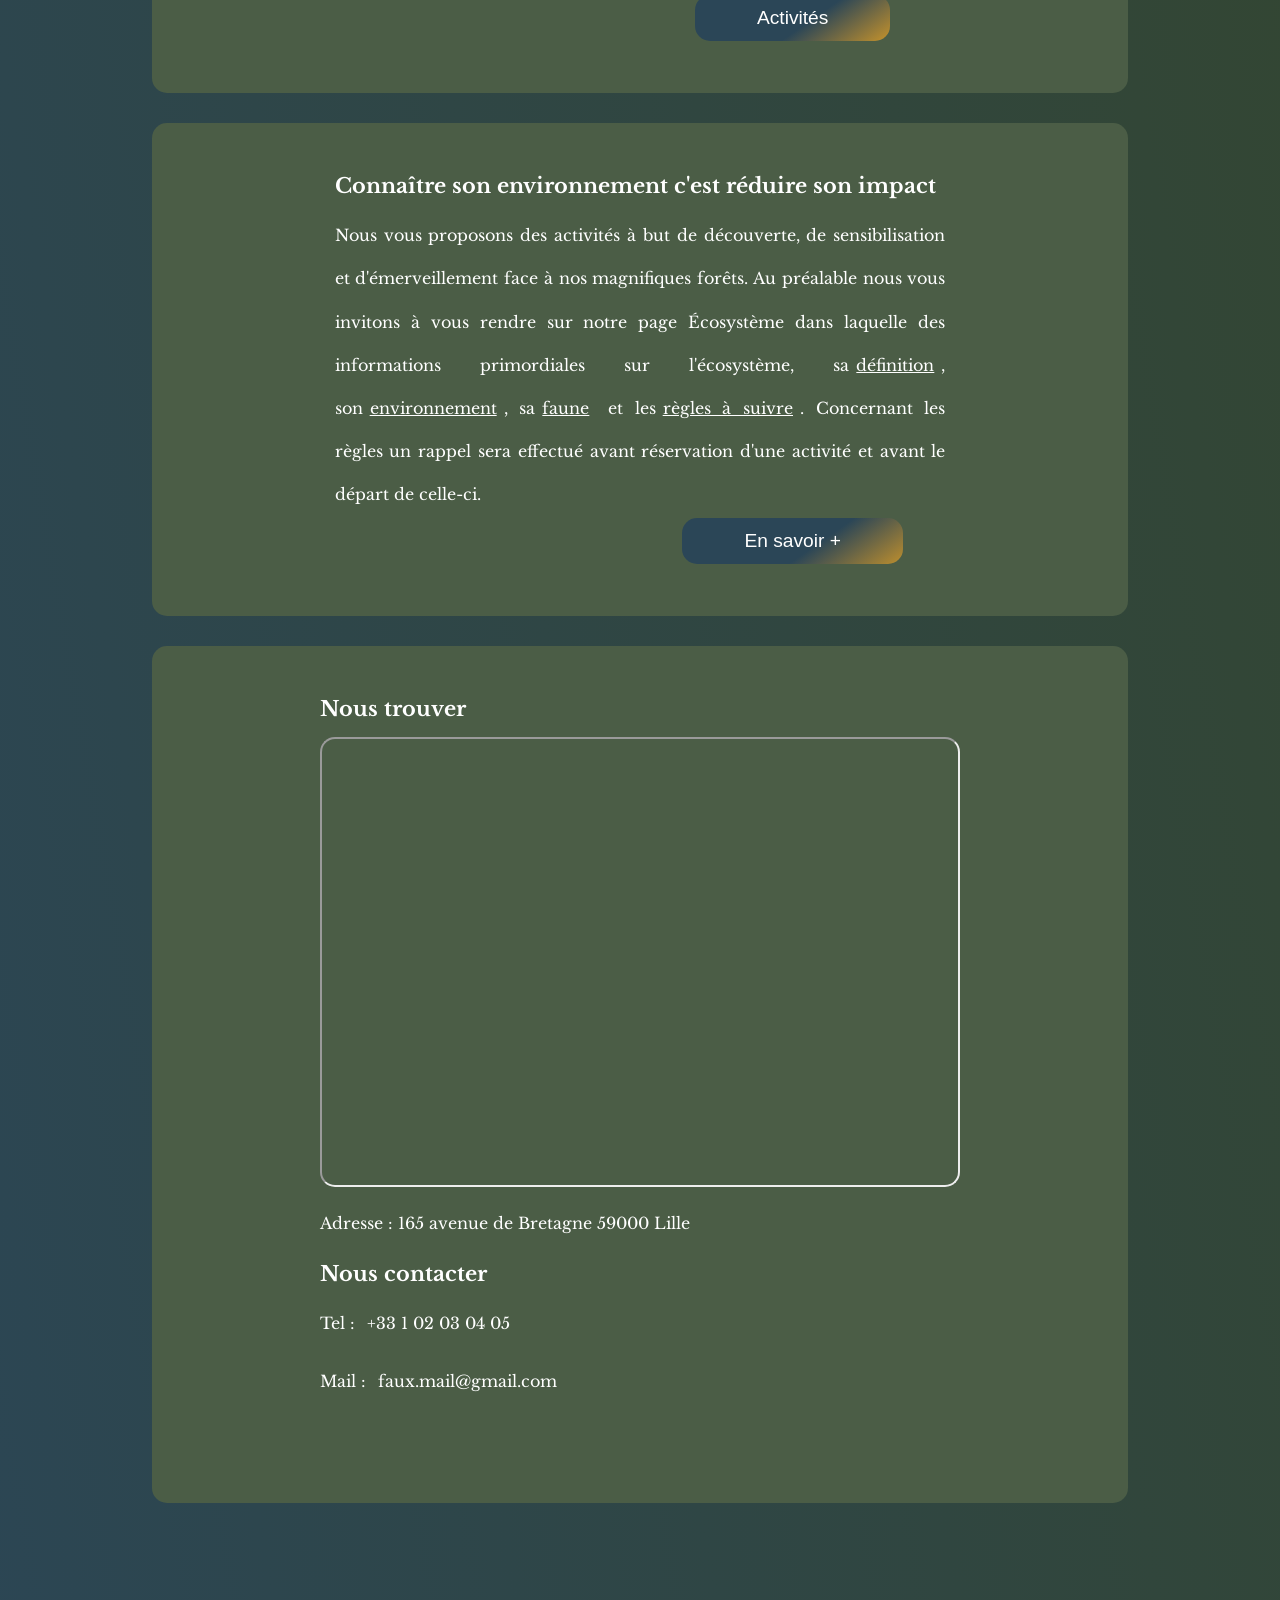
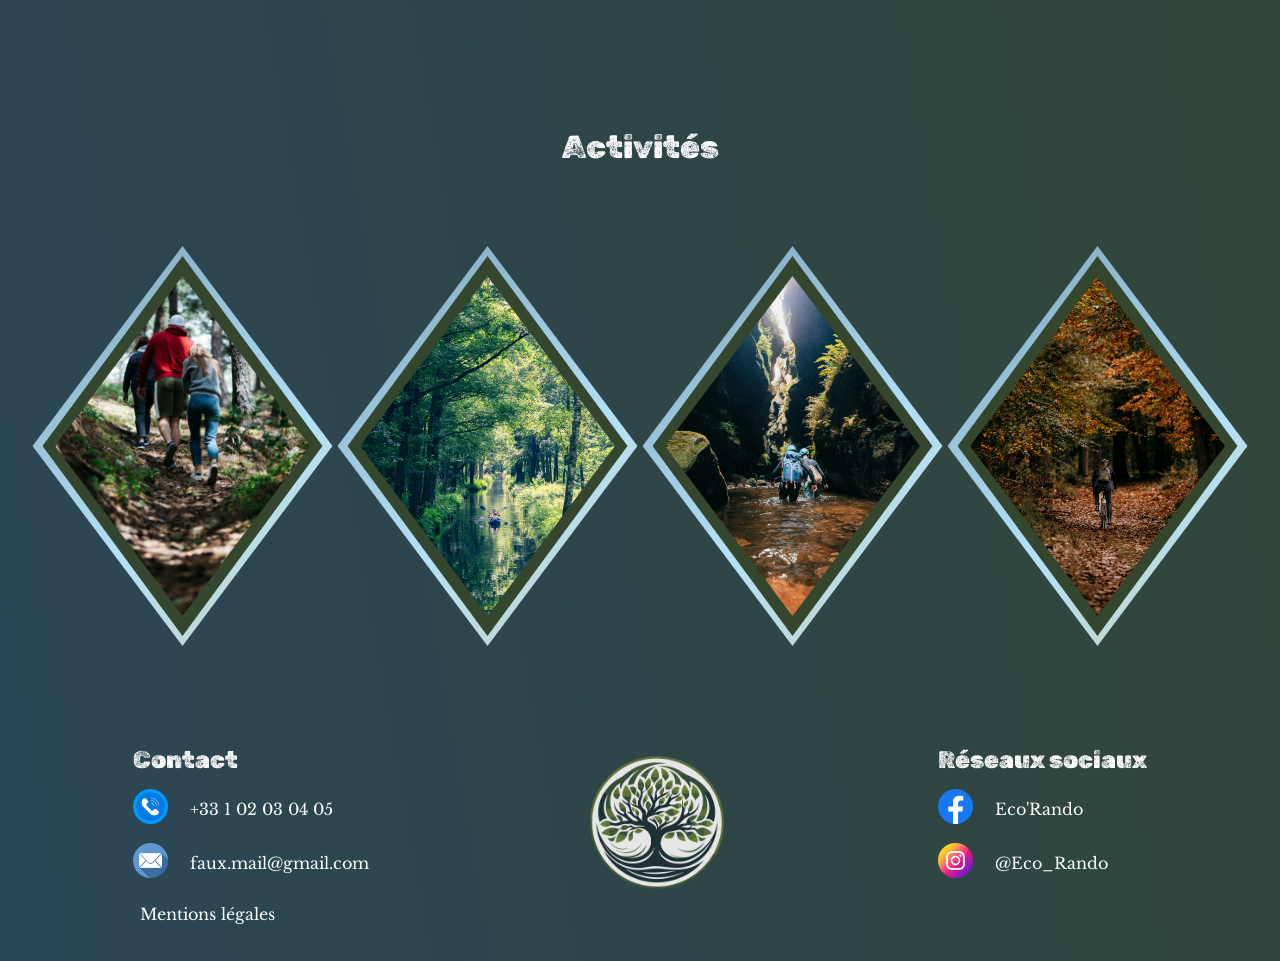
==== commit bb402a7e: "iframe + alt="" completed" ====
--- a/index.html
+++ b/index.html
@@ -84,6 +84,17 @@
                 </div>
                 <a href="./pages/ecosysteme.html" class="btn">En savoir +</a>
             </article>
+            <!-- NORMAL ARTICLE -->
+            <article class="normal px-30 py-50">
+                <div class="ecosysteme-text">
+                    <h3>Nous trouver</h3>
+                    <iframe src="https://www.google.com/maps/embed?pb=!1m16!1m12!1m3!1d1162.993614506881!2d3.0198245388682317!3d50.63349449417597!2m3!1f0!2f0!3f0!3m2!1i1024!2i768!4f13.1!2m1!1sEuratech!5e1!3m2!1sfr!2sfr!4v1772100309030!5m2!1sfr!2sfr" allowfullscreen="" loading="lazy" referrerpolicy="no-referrer-when-downgrade"></iframe>
+                    <p>Adresse : 165 avenue de Bretagne 59000 Lille</p>
+                    <h3>Nous contacter</h3>
+                    <p>Tel : <a href="phoneto:0102030405" class="btn-text-white">+33 1 02 03 04 05</a></p>
+                    <p>Mail : <a href="mailto:faux.mail@gmail.com" class="btn-text-white">faux.mail@gmail.com</a></p>
+                </div>
+            </article>
         </section>
         <!-- ACTIVITY SECTION -->
         <section id="activite" class="activite pt-175 px-30">
--- a/css/style.css
+++ b/css/style.css
@@ -21,7 +21,9 @@
 /* GLOBAL */
 
 *:focus{
-    outline: 4px dashed #fff;
+    box-shadow: 0 0 10px #fff;
+    outline: 3px solid #A02C2C;
+    /* outline: 4px dashed #A02C2C; */
 }
 
 html{
@@ -214,6 +216,7 @@
     width: 100vw;
 }
 
+
 .overlay:target{
     visibility: visible;
     opacity: 1;
@@ -229,13 +232,19 @@
 
     position: relative;
     overflow: auto;
+
+    display: flex;
+    flex-direction: column;
+    justify-content: flex-start;
+    align-items: center;
 }
 
 .modal p{
     color: black;
 }
+
 .modal h2{
-    width: 100%;
+    width: 90%;
     text-align: center;
     color: black;
     font-size: 2em;
@@ -251,7 +260,7 @@
     right: 5%;
     opacity: 0.8;
     font-size: 3em;
-    border-radius: 50%;
+    border-radius: 20px;
     text-decoration: none;
     transition: all 200ms;
     color: black;
@@ -265,6 +274,7 @@
 
 .modal-content{
     height: 95%;
+    width: 100%;
     display: flex;
     flex-direction: column;
     justify-content: flex-start;
@@ -341,7 +351,7 @@
     transition: all 0.2s ease-out; 
 }
 
-.btn-close:hover{
+.btn-close:hover, .btn-close:focus{
     background-position: 95% 50%;
     color: #000;
     border-color: #000;
--- a/css/accueil/accueil.css
+++ b/css/accueil/accueil.css
@@ -126,6 +126,12 @@
     width: 100px;
     height: 100px;
     border-radius: 50%;
+}
+
+iframe{
+    border-radius: 15px;
+    width: 50vw; 
+    height: 50vh;
 }
 
 /* </ECOSYSTEM SECTION> */
--- a/css/accueil/accueil-mobile.css
+++ b/css/accueil/accueil-mobile.css
@@ -35,4 +35,8 @@
     .card-title{
         z-index: 2;
     }
+
+    iframe{
+        width: 100%;
+    }
 }
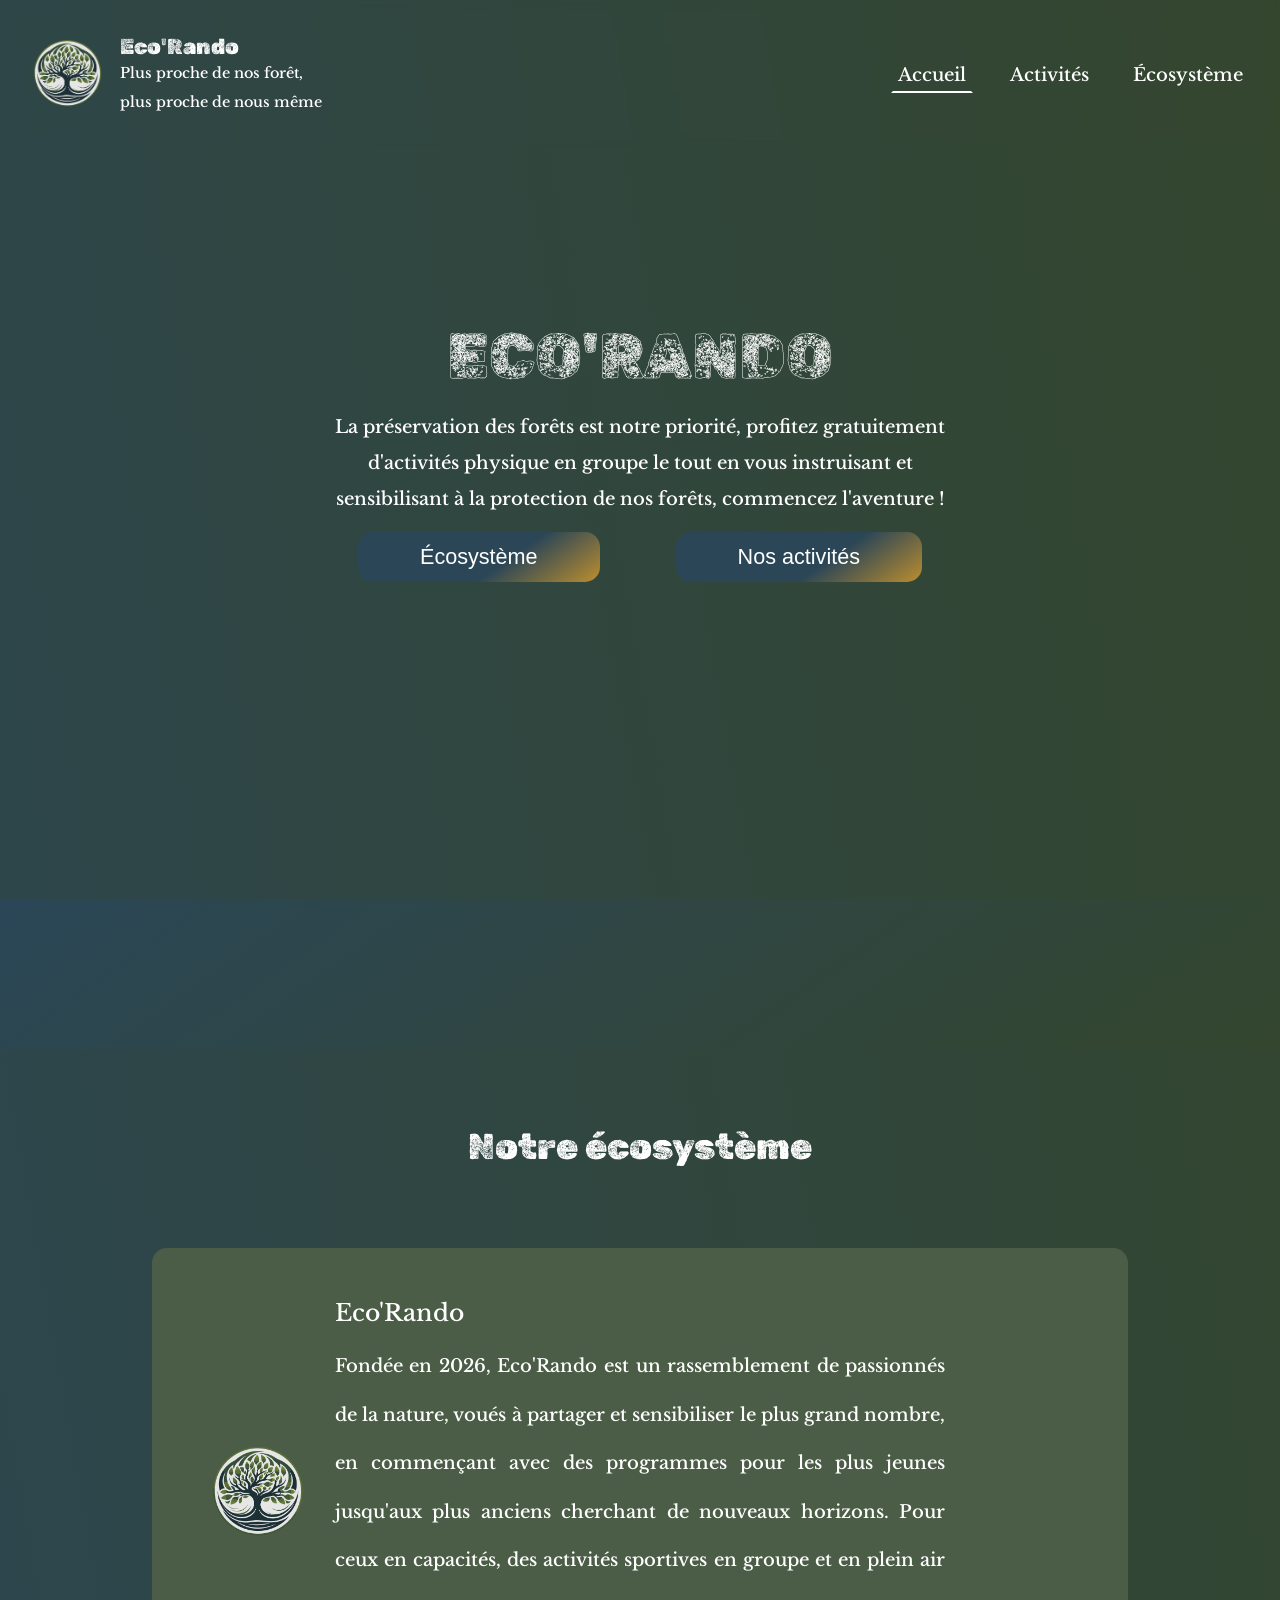
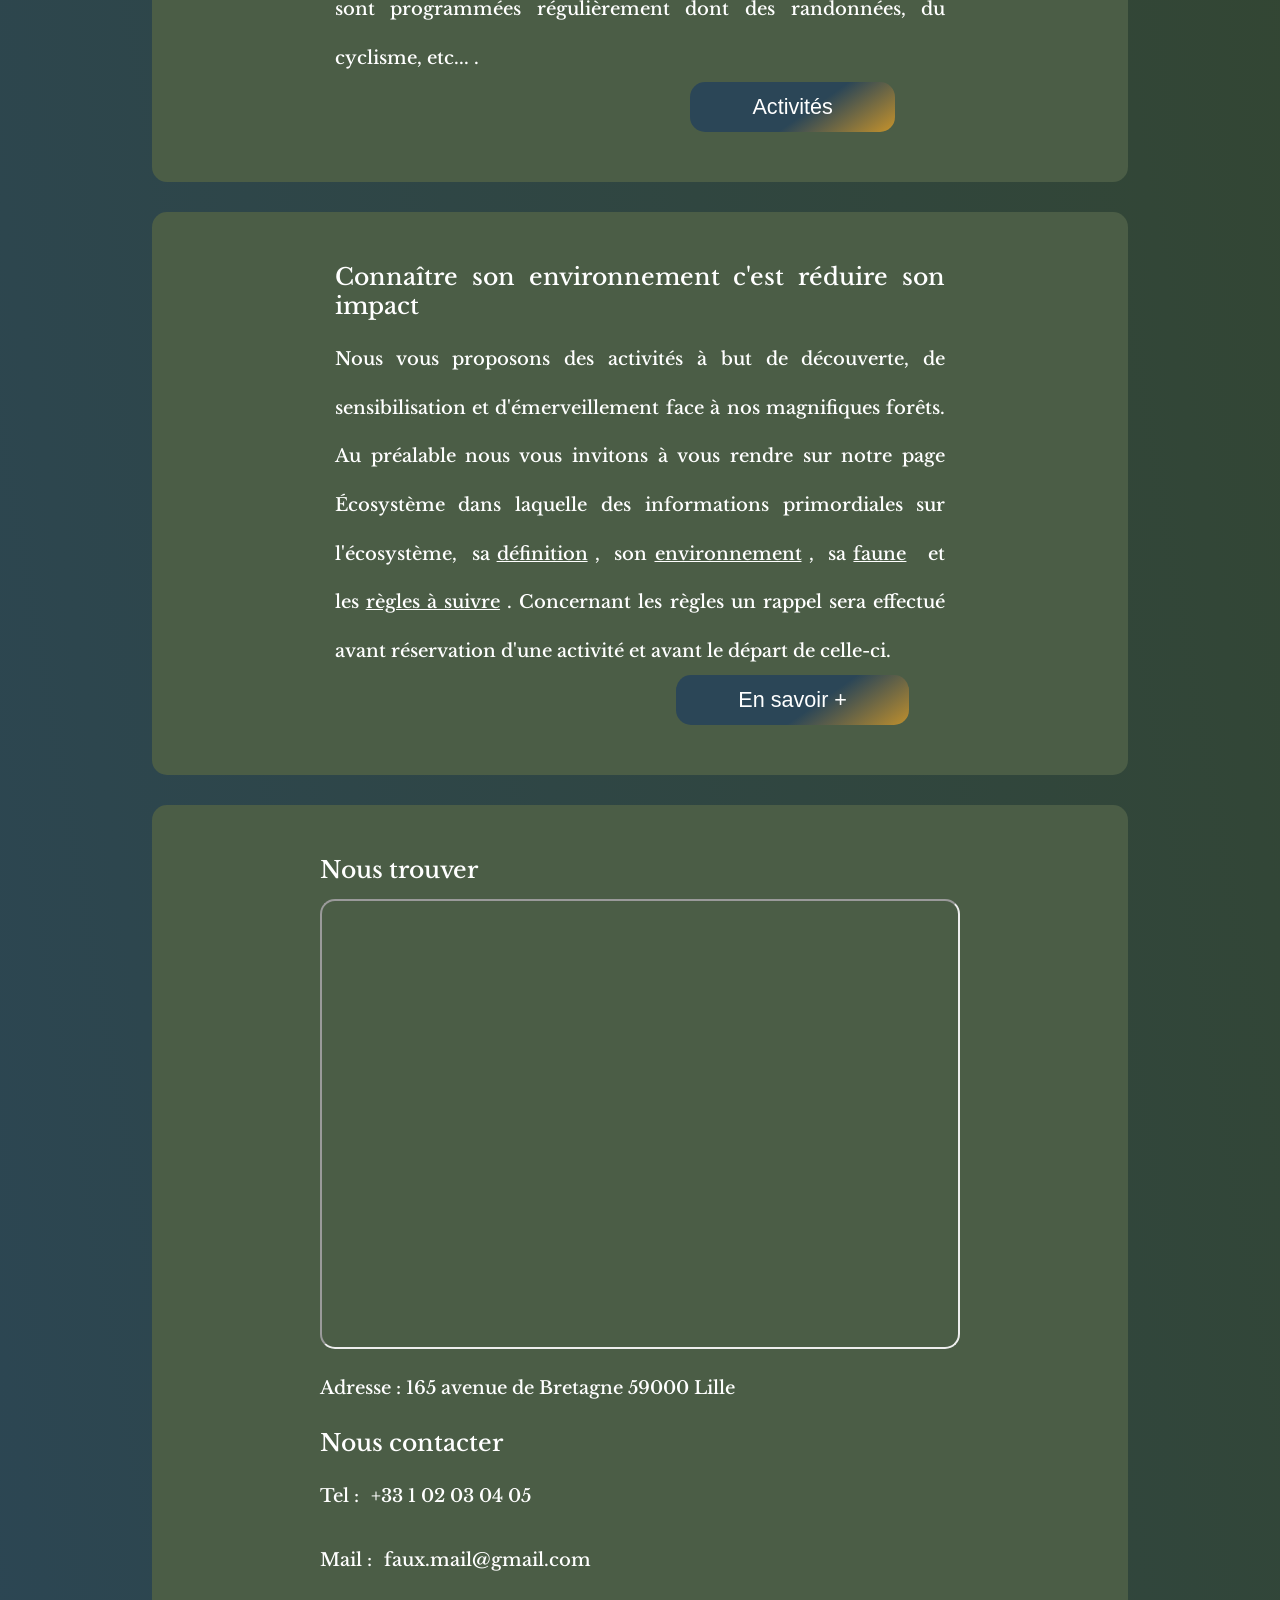
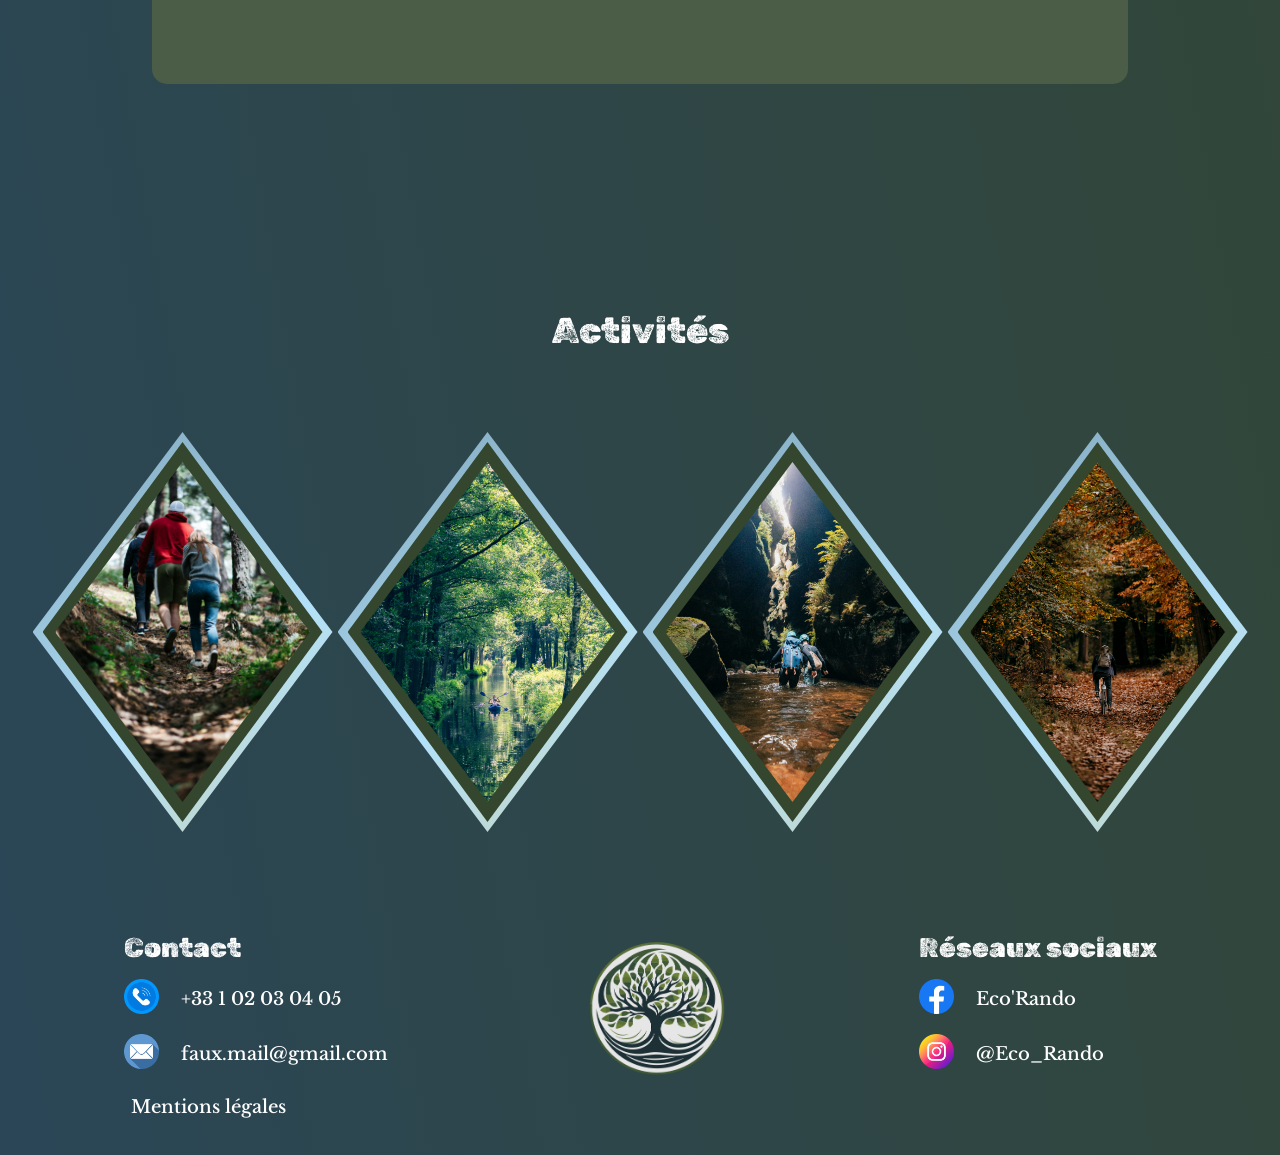
==== commit 7c2a5ef0: "Update index.html" ====
--- a/index.html
+++ b/index.html
@@ -56,8 +56,8 @@
     <!-- MAIN CONTENT -->
     <main class="pb-30">
         <!-- ECOSYSTEM SECTION -->
-        <div class="fixed-background-header"></div>
-        <section id="ecosysteme" class="ecosysteme pt-25 px-30">
+        <div class="fixed-background-header" id="ecosysteme"></div>
+        <section  class="ecosysteme pt-25 px-30">
             <h2 class="section-title pb-30">Notre écosystème</h2>
             <!-- PRESENTATION ARTICLE -->
             <!-- NORMAL ARTICLE -->
--- a/css/style.css
+++ b/css/style.css
@@ -13,7 +13,8 @@
     padding: 0;
     margin: 0;
     box-sizing: border-box;
-    font-size: 16px;
+    font-size: 18px;
+    font-weight: 500;
     /* confirmed accessibility with #34462e */
     color: #fff;
     font-family: "Libre Baskerville", serif;
@@ -227,8 +228,7 @@
     width: 100%;
     padding: 50px;
 
-    background-color: #fffeea;
-    color: black;
+    background-color: #242424;
 
     position: relative;
     overflow: auto;
@@ -239,19 +239,11 @@
     align-items: center;
 }
 
-.modal p{
-    color: black;
-}
 
 .modal h2{
     width: 90%;
     text-align: center;
-    color: black;
     font-size: 2em;
-}
-
-.modal h3{
-    color: black;
 }
 
 .modal .close{
@@ -263,7 +255,6 @@
     border-radius: 20px;
     text-decoration: none;
     transition: all 200ms;
-    color: black;
     transition: 1s all ease;
 }
 
@@ -308,6 +299,7 @@
     justify-content: center;
     align-items: center;
 
+    background-color: #fff;
     border-radius: 50%;
 }
 
@@ -320,9 +312,6 @@
     padding: 20px;
 }
 
-.modal-content form label{
-    color: black;
-}
 
 .modal-content form:has(:not(.input-check:checked)) .btn-next{
     display: none;
@@ -345,7 +334,7 @@
     border-radius: 15px;
     border: 2px solid transparent;
 
-    background: linear-gradient(145deg,#A02C2C 30%, #ffaf1b 50% , #fff42a 70%);
+    background: linear-gradient(145deg,#A02C2C 30%, #ffaf1b 50% , #A02C2C 70%);
     background-size: 300% 300%;
     background-position: 5% 50%;
     transition: all 0.2s ease-out; 
@@ -353,8 +342,7 @@
 
 .btn-close:hover, .btn-close:focus{
     background-position: 95% 50%;
-    color: #000;
-    border-color: #000;
+    border-color: #fff;
 }
 
 .btn-field{
@@ -368,10 +356,10 @@
 
 .modal-content .modal-prevention .message-urgent{
     width: 100%;
-    background-color: #ffe8e8;
-    border: 2px solid #ff0000;
+    background-color: #A02C2C;
+    border: 2px solid #fff;
     border-radius: 15px;
-    color: red;
+    color: #fff;
     padding: 15px 30px;
     text-align: center;
 }
